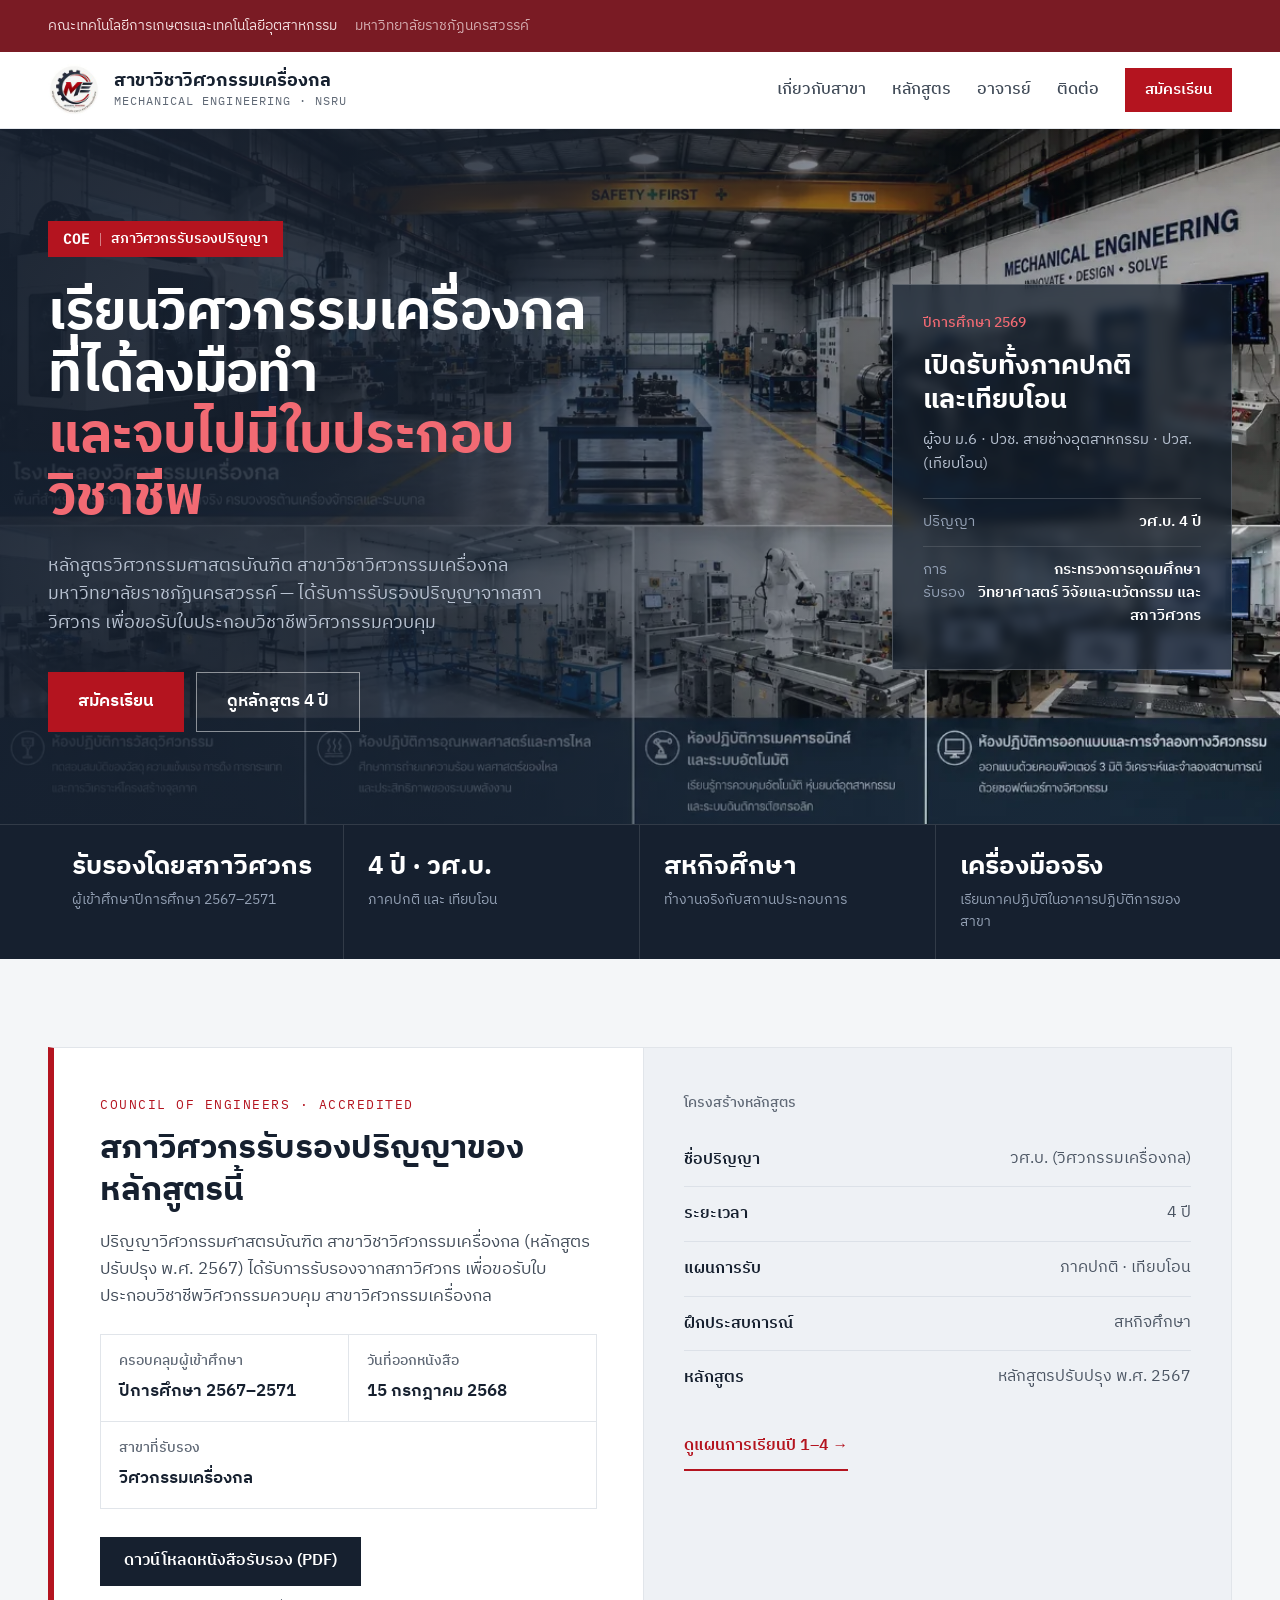
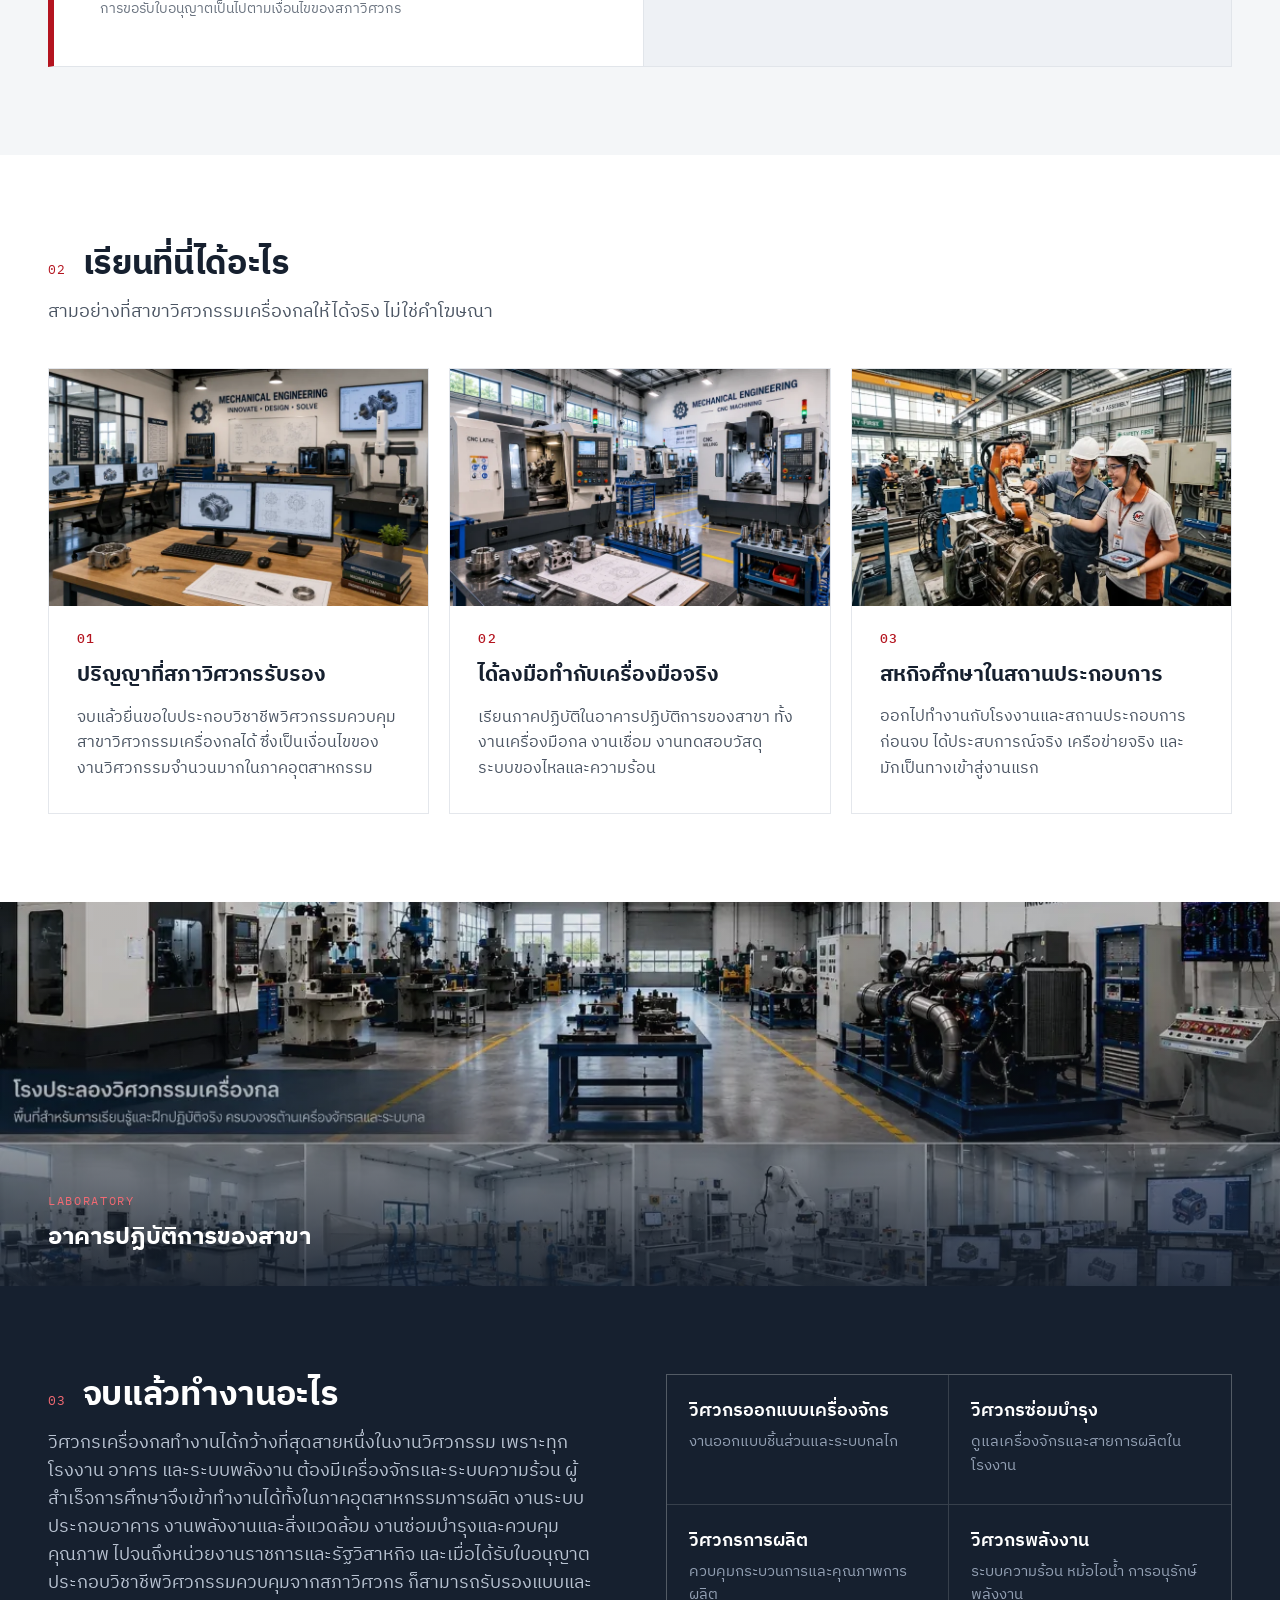
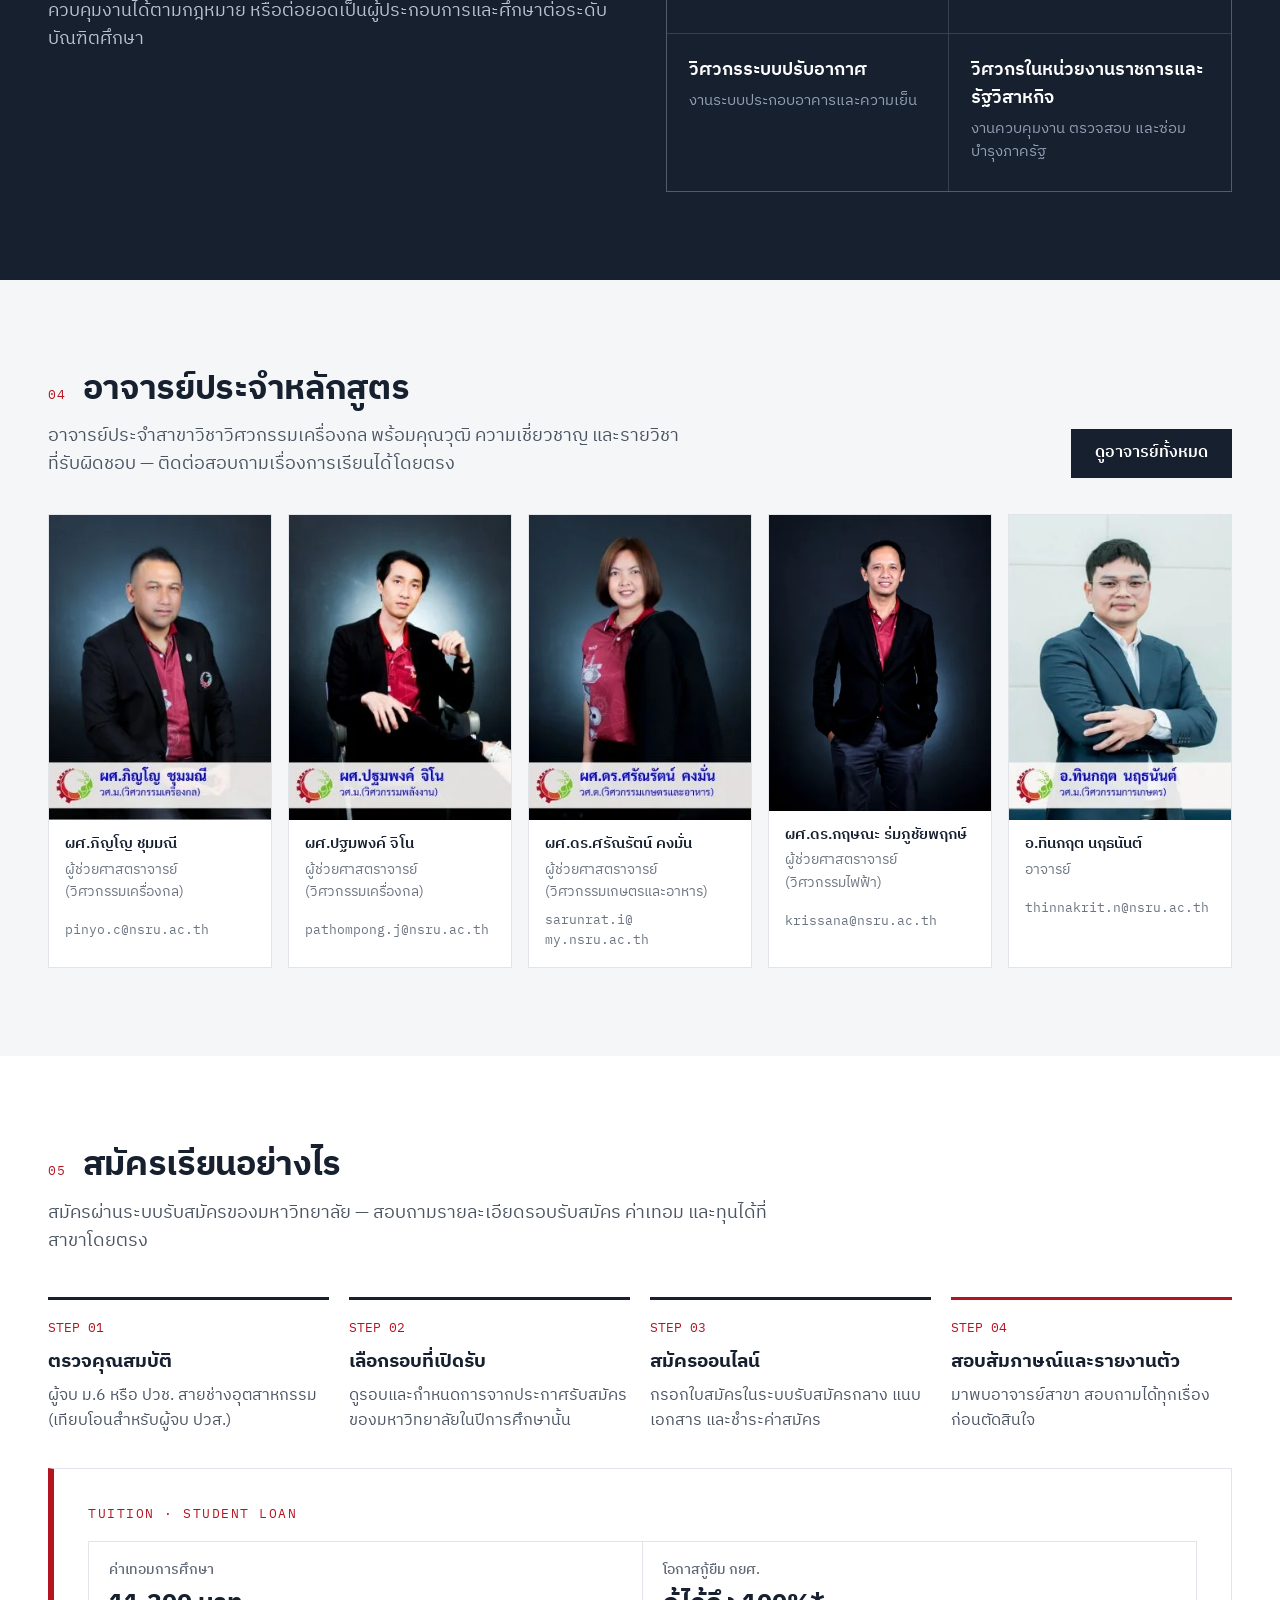
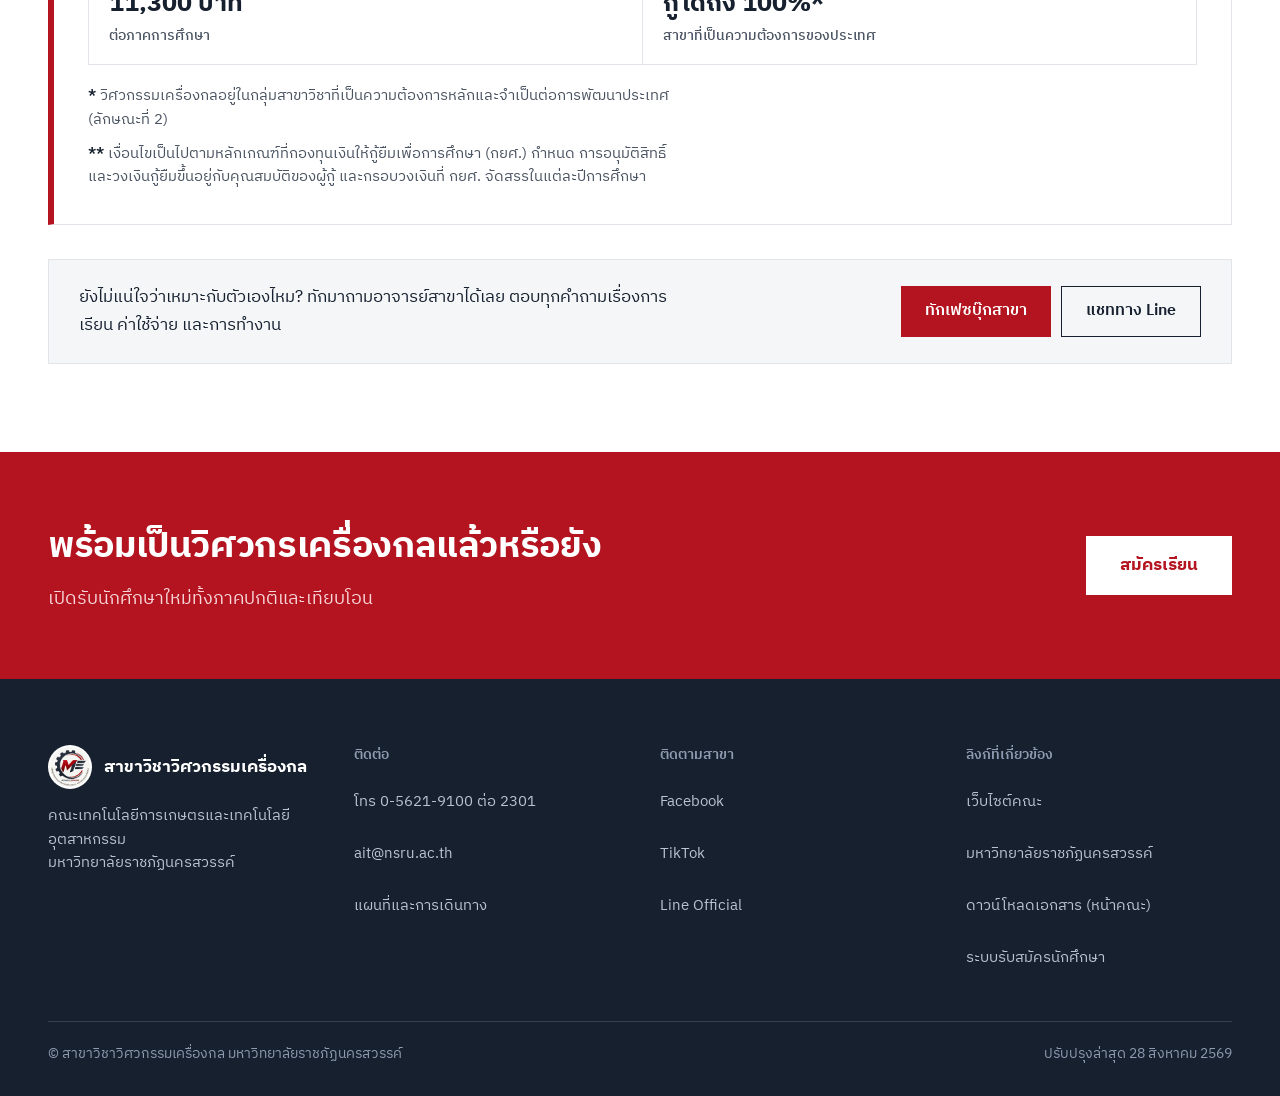
==== site/index.html @ 09b57694 "เว็บไซต์สาขาวิชาวิศวกรรมเครื่องกล มรภ.นครสวรรค์ แยกไฟล์ single-file export (1.53 MB, base64 ฝังทั้งห" ====
<!DOCTYPE html>
<html lang="th">
<head>
<meta charset="utf-8">
<meta name="viewport" content="width=device-width, initial-scale=1, viewport-fit=cover">
<title>สาขาวิชาวิศวกรรมเครื่องกล — มหาวิทยาลัยราชภัฏนครสวรรค์</title>
<meta name="description" content="หลักสูตรวิศวกรรมศาสตรบัณฑิต สาขาวิชาวิศวกรรมเครื่องกล มหาวิทยาลัยราชภัฏนครสวรรค์ รับรองปริญญาโดยสภาวิศวกร เปิดรับทั้งภาคปกติและเทียบโอน">
<meta name="theme-color" content="#16202F">
<meta property="og:type" content="website">
<meta property="og:locale" content="th_TH">
<meta property="og:title" content="สาขาวิชาวิศวกรรมเครื่องกล — มหาวิทยาลัยราชภัฏนครสวรรค์">
<meta property="og:description" content="ปริญญาที่สภาวิศวกรรับรอง เรียนกับเครื่องมือจริง และสหกิจศึกษาในสถานประกอบการ">
<meta property="og:site_name" content="สาขาวิชาวิศวกรรมเครื่องกล มหาวิทยาลัยราชภัฏนครสวรรค์">
<!-- Share card 1200x630. Regenerate: tools/build-og.sh (source: tools/og-card.html)
     TODO เมื่อขึ้นเว็บจริง — เปลี่ยน og:image เป็น URL เต็ม
     (https://โดเมนจริง/assets/img/og-cover.jpg) และเพิ่ม og:url
     — ตัวอ่านของ Line และ Facebook ไม่รับประกัน path แบบสัมพัทธ์ -->
<meta property="og:image" content="assets/img/og-cover.jpg">
<meta property="og:image:type" content="image/jpeg">
<meta property="og:image:width" content="1200">
<meta property="og:image:height" content="630">
<meta property="og:image:alt" content="สาขาวิชาวิศวกรรมเครื่องกล มหาวิทยาลัยราชภัฏนครสวรรค์ — วศ.บ. 4 ปี รับรองโดยสภาวิศวกร">
<meta name="twitter:card" content="summary_large_image">
<link rel="icon" href="assets/img/logo.jpg">
<link rel="apple-touch-icon" href="assets/img/logo.jpg">
<link rel="preload" href="assets/fonts/plex-thai-400-thai.woff2" as="font" type="font/woff2" crossorigin>
<link rel="preload" href="assets/fonts/plex-thai-700-thai.woff2" as="font" type="font/woff2" crossorigin>
<link rel="stylesheet" href="css/fonts.css">
<link rel="stylesheet" href="css/style.css">
<noscript>
<!-- The burger needs JS. With JS off, show the nav inline instead of hiding it. -->
<style>
@media (max-width:860px){
  .nav{display:flex;position:static;box-shadow:none;border-bottom:0;padding:0}
  .burger{display:none}
  .hdr .wrap{flex-wrap:wrap}
}
</style>
</noscript>
</head>
<body>
<a class="skip" href="#main">ข้ามไปยังเนื้อหาหลัก</a>

<div class="topbar">
  <div class="wrap">
    <div class="links">
      <a href="https://ait.nsru.ac.th/index.php" target="_blank" rel="noopener">คณะเทคโนโลยีการเกษตรและเทคโนโลยีอุตสาหกรรม</a>
      <a href="https://www.nsru.ac.th/th" target="_blank" rel="noopener">มหาวิทยาลัยราชภัฏนครสวรรค์</a>
    </div>
  </div>
</div>

<header class="hdr" id="hdr">
  <div class="wrap">
    <a class="brand" href="#" aria-label="สาขาวิชาวิศวกรรมเครื่องกล หน้าแรก">
      <img src="assets/img/logo.jpg" alt="ตราสาขาวิชาวิศวกรรมเครื่องกล" width="52" height="52" decoding="async">
      <span>
        <b>สาขาวิชาวิศวกรรมเครื่องกล</b>
        <small>MECHANICAL ENGINEERING &middot; NSRU</small>
      </span>
    </a>
    <button class="burger" id="burger" type="button" aria-label="เปิดเมนู" aria-expanded="false" aria-controls="nav"><i></i></button>
    <nav class="nav" id="nav" aria-label="เมนูหลัก">
      <a href="#about">เกี่ยวกับสาขา</a>
      <a href="#program">หลักสูตร</a>
      <a href="#staff">อาจารย์</a>
      <a href="#contact">ติดต่อ</a>
      <a class="cta" href="https://regis.nsru.ac.th/pr/students/" target="_blank" rel="noopener">สมัครเรียน</a>
    </nav>
  </div>
</header>

<main id="main">

<section class="hero">
  <video class="hero-media" id="heroVideo"
         muted playsinline autoplay loop preload="none"
         disablepictureinpicture aria-hidden="true" tabindex="-1"
         data-src="assets/video/hero.mp4"></video>
  <div class="hero-scrim"></div>
  <div class="wrap hero-grid">
    <div class="hero-copy">
      <div class="pill">
        <span class="code">COE</span>
        <span class="bar"></span>
        <span>สภาวิศวกรรับรองปริญญา</span>
      </div>
      <h1>เรียนวิศวกรรมเครื่องกล<br>ที่ได้ลงมือทำ<br><em>และจบไปมีใบประกอบวิชาชีพ</em></h1>
      <p class="hero-lede">หลักสูตรวิศวกรรมศาสตรบัณฑิต สาขาวิชาวิศวกรรมเครื่องกล มหาวิทยาลัยราชภัฏนครสวรรค์ &mdash; ได้รับการรับรองปริญญาจากสภาวิศวกร เพื่อขอรับใบประกอบวิชาชีพวิศวกรรมควบคุม</p>
      <div class="hero-actions">
        <a class="btn btn-red btn-lg" href="https://regis.nsru.ac.th/pr/students/" target="_blank" rel="noopener">สมัครเรียน</a>
        <a class="btn btn-out-l btn-lg" href="#program">ดูหลักสูตร 4 ปี</a>
      </div>
    </div>
    <div class="hero-side">
      <div class="card-glass">
        <div class="kicker">ปีการศึกษา 2569</div>
        <div class="big">เปิดรับทั้งภาคปกติ<br>และเทียบโอน</div>
        <div class="sub">ผู้จบ ม.6 &middot; ปวช. สายช่างอุตสาหกรรม &middot; ปวส. (เทียบโอน)</div>
        <dl>
          <div><dt>ปริญญา</dt><dd>วศ.บ. 4 ปี</dd></div>
          <div><dt>การรับรอง</dt><dd>กระทรวงการอุดมศึกษา วิทยาศาสตร์ วิจัยและนวัตกรรม และสภาวิศวกร</dd></div>
        </dl>
      </div>
    </div>
  </div>
</section>

<section class="stats">
  <div class="wrap">
    <ul>
      <li><b>รับรองโดยสภาวิศวกร</b><span>ผู้เข้าศึกษาปีการศึกษา 2567&ndash;2571</span></li>
      <li><b>4 ปี &middot; วศ.บ.</b><span>ภาคปกติ และ เทียบโอน</span></li>
      <li><b>สหกิจศึกษา</b><span>ทำงานจริงกับสถานประกอบการ</span></li>
      <li><b>เครื่องมือจริง</b><span>เรียนภาคปฏิบัติในอาคารปฏิบัติการของสาขา</span></li>
    </ul>
  </div>
</section>

<section class="sec sec-soft" id="program">
  <div class="wrap">
    <div class="accred">
      <div class="accred-main">
        <div class="kicker">COUNCIL OF ENGINEERS &middot; ACCREDITED</div>
        <h2>สภาวิศวกรรับรองปริญญาของหลักสูตรนี้</h2>
        <p>ปริญญาวิศวกรรมศาสตรบัณฑิต สาขาวิชาวิศวกรรมเครื่องกล (หลักสูตรปรับปรุง พ.ศ. 2567) ได้รับการรับรองจากสภาวิศวกร เพื่อขอรับใบประกอบวิชาชีพวิศวกรรมควบคุม สาขาวิศวกรรมเครื่องกล</p>
        <dl class="facts">
          <div><dt>ครอบคลุมผู้เข้าศึกษา</dt><dd>ปีการศึกษา 2567&ndash;2571</dd></div>
          <div><dt>วันที่ออกหนังสือ</dt><dd>15 กรกฎาคม 2568</dd></div>
          <div><dt>สาขาที่รับรอง</dt><dd>วิศวกรรมเครื่องกล</dd></div>
        </dl>
        <div class="accred-cta">
          <a class="btn btn-navy" href="https://drive.google.com/file/d/1Hw2lqFodOuWUMdFts-mcc7mIWqDPk8Pk/view?usp=sharing" target="_blank" rel="noopener">ดาวน์โหลดหนังสือรับรอง (PDF)</a>
          <small>การขอรับใบอนุญาตเป็นไปตามเงื่อนไขของสภาวิศวกร</small>
        </div>
      </div>
      <div class="accred-side">
        <div class="kicker">โครงสร้างหลักสูตร</div>
        <dl class="spec">
          <div><dt>ชื่อปริญญา</dt><dd>วศ.บ. (วิศวกรรมเครื่องกล)</dd></div>
          <div><dt>ระยะเวลา</dt><dd>4 ปี</dd></div>
          <div><dt>แผนการรับ</dt><dd>ภาคปกติ &middot; เทียบโอน</dd></div>
          <div><dt>ฝึกประสบการณ์</dt><dd>สหกิจศึกษา</dd></div>
          <div><dt>หลักสูตร</dt><dd>หลักสูตรปรับปรุง พ.ศ. 2567</dd></div>
        </dl>
        <a class="link-ul" href="./ME-Study-Plan.html">ดูแผนการเรียนปี 1&ndash;4 &rarr;</a>
      </div>
    </div>
  </div>
</section>

<section class="sec" id="about">
  <div class="wrap">
    <div class="eyebrow"><span class="n">02</span><h2>เรียนที่นี่ได้อะไร</h2></div>
    <p class="sec-lede">สามอย่างที่สาขาวิศวกรรมเครื่องกลให้ได้จริง ไม่ใช่คำโฆษณา</p>
    <div class="cards">
      <article class="card">
        <div class="card-img">
          <img src="assets/img/outcome-cad.webp" width="786" height="492" loading="lazy" decoding="async"
               alt="งานออกแบบเชิงวิศวกรรมด้วยโปรแกรม CAD ประกอบหัวข้อใบประกอบวิชาชีพ">
        </div>
        <div class="card-body">
          <div class="num">01</div>
          <h3>ปริญญาที่สภาวิศวกรรับรอง</h3>
          <p>จบแล้วยื่นขอใบประกอบวิชาชีพวิศวกรรมควบคุม สาขาวิศวกรรมเครื่องกลได้ ซึ่งเป็นเงื่อนไขของงานวิศวกรรมจำนวนมากในภาคอุตสาหกรรม</p>
        </div>
      </article>
      <article class="card">
        <div class="card-img">
          <img src="assets/img/outcome-machines.webp" width="786" height="492" loading="lazy" decoding="async"
               alt="เครื่องกลึงและเครื่อง CNC ในอาคารปฏิบัติการของสาขา">
        </div>
        <div class="card-body">
          <div class="num">02</div>
          <h3>ได้ลงมือทำกับเครื่องมือจริง</h3>
          <p>เรียนภาคปฏิบัติในอาคารปฏิบัติการของสาขา ทั้งงานเครื่องมือกล งานเชื่อม งานทดสอบวัสดุ ระบบของไหลและความร้อน</p>
        </div>
      </article>
      <article class="card">
        <div class="card-img">
          <img src="assets/img/outcome-coop.webp" width="786" height="489" loading="lazy" decoding="async"
               alt="นักศึกษาฝึกสหกิจศึกษาในโรงงานอุตสาหกรรม">
        </div>
        <div class="card-body">
          <div class="num">03</div>
          <h3>สหกิจศึกษาในสถานประกอบการ</h3>
          <p>ออกไปทำงานกับโรงงานและสถานประกอบการก่อนจบ ได้ประสบการณ์จริง เครือข่ายจริง และมักเป็นทางเข้าสู่งานแรก</p>
        </div>
      </article>
    </div>
  </div>
</section>

<section class="band">
  <div class="band-img" role="img" aria-label="อาคารปฏิบัติการของสาขาวิชาวิศวกรรมเครื่องกล"></div>
  <div class="overlay">
    <div class="wrap">
      <div class="kicker">LABORATORY</div>
      <div class="ttl">อาคารปฏิบัติการของสาขา</div>
    </div>
  </div>
</section>

<section class="sec sec-dark">
  <div class="wrap two-col">
    <div>
      <div class="eyebrow"><span class="n">03</span><h2>จบแล้วทำงานอะไร</h2></div>
      <p class="sec-lede">วิศวกรเครื่องกลทำงานได้กว้างที่สุดสายหนึ่งในงานวิศวกรรม เพราะทุกโรงงาน อาคาร และระบบพลังงาน ต้องมีเครื่องจักรและระบบความร้อน ผู้สำเร็จการศึกษาจึงเข้าทำงานได้ทั้งในภาคอุตสาหกรรมการผลิต งานระบบประกอบอาคาร งานพลังงานและสิ่งแวดล้อม งานซ่อมบำรุงและควบคุมคุณภาพ ไปจนถึงหน่วยงานราชการและรัฐวิสาหกิจ และเมื่อได้รับใบอนุญาตประกอบวิชาชีพวิศวกรรมควบคุมจากสภาวิศวกร ก็สามารถรับรองแบบและควบคุมงานได้ตามกฎหมาย หรือต่อยอดเป็นผู้ประกอบการและศึกษาต่อระดับบัณฑิตศึกษา</p>
    </div>
    <div class="tiles">
      <div><b>วิศวกรออกแบบเครื่องจักร</b><span>งานออกแบบชิ้นส่วนและระบบกลไก</span></div>
      <div><b>วิศวกรซ่อมบำรุง</b><span>ดูแลเครื่องจักรและสายการผลิตในโรงงาน</span></div>
      <div><b>วิศวกรการผลิต</b><span>ควบคุมกระบวนการและคุณภาพการผลิต</span></div>
      <div><b>วิศวกรพลังงาน</b><span>ระบบความร้อน หม้อไอน้ำ การอนุรักษ์พลังงาน</span></div>
      <div><b>วิศวกรระบบปรับอากาศ</b><span>งานระบบประกอบอาคารและความเย็น</span></div>
      <div><b>วิศวกรในหน่วยงานราชการและรัฐวิสาหกิจ</b><span>งานควบคุมงาน ตรวจสอบ และซ่อมบำรุงภาครัฐ</span></div>
    </div>
  </div>
</section>

<section class="sec sec-soft" id="staff">
  <div class="wrap">
    <div class="staff-head">
      <div>
        <div class="eyebrow"><span class="n">04</span><h2>อาจารย์ประจำหลักสูตร</h2></div>
        <p class="sec-lede" style="margin-bottom:0">อาจารย์ประจำสาขาวิชาวิศวกรรมเครื่องกล พร้อมคุณวุฒิ ความเชี่ยวชาญ และรายวิชาที่รับผิดชอบ &mdash; ติดต่อสอบถามเรื่องการเรียนได้โดยตรง</p>
      </div>
      <a class="btn btn-navy" href="https://ait.nsru.ac.th/personal.php#P2" target="_blank" rel="noopener">ดูอาจารย์ทั้งหมด</a>
    </div>
    <div class="staff">
      <article class="person">
        <div class="person-img"><img src="assets/img/staff-pinyo.webp" width="272" height="374" loading="lazy" decoding="async" alt="ผศ.ภิญโญ ชุมมณี"></div>
        <div class="person-body">
          <b>ผศ.ภิญโญ ชุมมณี</b><span>ผู้ช่วยศาสตราจารย์<br>(วิศวกรรมเครื่องกล)</span>
          <a href="mailto:pinyo.c@nsru.ac.th">pinyo.c@<wbr>nsru.ac.th</a>
        </div>
      </article>
      <article class="person">
        <div class="person-img"><img src="assets/img/staff-pathompong.webp" width="272" height="374" loading="lazy" decoding="async" alt="ผศ.ปฐมพงค์ จิโน"></div>
        <div class="person-body">
          <b>ผศ.ปฐมพงค์ จิโน</b><span>ผู้ช่วยศาสตราจารย์<br>(วิศวกรรมเครื่องกล)</span>
          <a href="mailto:pathompong.j@nsru.ac.th">pathompong.j@<wbr>nsru.ac.th</a>
        </div>
      </article>
      <article class="person">
        <div class="person-img"><img src="assets/img/staff-sarunrat.webp" width="272" height="374" loading="lazy" decoding="async" alt="ผศ.ดร.ศรัณรัตน์ คงมั่น"></div>
        <div class="person-body">
          <b>ผศ.ดร.ศรัณรัตน์ คงมั่น</b><span>ผู้ช่วยศาสตราจารย์<br>(วิศวกรรมเกษตรและอาหาร)</span>
          <a href="mailto:sarunrat.i@my.nsru.ac.th">sarunrat.i@<wbr>my.nsru.ac.th</a>
        </div>
      </article>
      <article class="person">
        <div class="person-img"><img src="assets/img/staff-krissana.webp" width="404" height="444" loading="lazy" decoding="async" alt="ผศ.ดร.กฤษณะ ร่มภูชัยพฤกษ์"></div>
        <div class="person-body">
          <b>ผศ.ดร.กฤษณะ ร่มภูชัยพฤกษ์</b><span>ผู้ช่วยศาสตราจารย์<br>(วิศวกรรมไฟฟ้า)</span>
          <a href="mailto:krissana@nsru.ac.th">krissana@<wbr>nsru.ac.th</a>
        </div>
      </article>
      <article class="person">
        <div class="person-img"><img src="assets/img/staff-thinnakrit.webp" width="272" height="374" loading="lazy" decoding="async" alt="อ.ทินกฤต นฤธนันต์"></div>
        <div class="person-body">
          <b>อ.ทินกฤต นฤธนันต์</b><span>อาจารย์</span>
          <a href="mailto:thinnakrit.n@nsru.ac.th">thinnakrit.n@<wbr>nsru.ac.th</a>
        </div>
      </article>
    </div>
  </div>
</section>

<section class="sec" id="admission">
  <div class="wrap">
    <div class="eyebrow"><span class="n">05</span><h2>สมัครเรียนอย่างไร</h2></div>
    <p class="sec-lede">สมัครผ่านระบบรับสมัครของมหาวิทยาลัย &mdash; สอบถามรายละเอียดรอบรับสมัคร ค่าเทอม และทุนได้ที่สาขาโดยตรง</p>
    <div class="steps">
      <div class="step">
        <div class="n">STEP 01</div><b>ตรวจคุณสมบัติ</b>
        <p>ผู้จบ ม.6 หรือ ปวช. สายช่างอุตสาหกรรม (เทียบโอนสำหรับผู้จบ ปวส.)</p>
      </div>
      <div class="step">
        <div class="n">STEP 02</div><b>เลือกรอบที่เปิดรับ</b>
        <p>ดูรอบและกำหนดการจากประกาศรับสมัครของมหาวิทยาลัยในปีการศึกษานั้น</p>
      </div>
      <div class="step">
        <div class="n">STEP 03</div><b>สมัครออนไลน์</b>
        <p>กรอกใบสมัครในระบบรับสมัครกลาง แนบเอกสาร และชำระค่าสมัคร</p>
      </div>
      <div class="step">
        <div class="n">STEP 04</div><b>สอบสัมภาษณ์และรายงานตัว</b>
        <p>มาพบอาจารย์สาขา สอบถามได้ทุกเรื่องก่อนตัดสินใจ</p>
      </div>
    </div>
    <div class="fee">
      <div class="kicker">TUITION &middot; STUDENT LOAN</div>
      <dl class="fee-grid">
        <div><dt>ค่าเทอมการศึกษา</dt><dd>11,300 บาท<small>ต่อภาคการศึกษา</small></dd></div>
        <div><dt>โอกาสกู้ยืม กยศ.</dt><dd>กู้ได้ถึง 100%*<small>สาขาที่เป็นความต้องการของประเทศ</small></dd></div>
      </dl>
      <p class="fee-note"><b>*</b> วิศวกรรมเครื่องกลอยู่ในกลุ่มสาขาวิชาที่เป็นความต้องการหลักและจำเป็นต่อการพัฒนาประเทศ (ลักษณะที่ 2)</p>
      <p class="fee-note"><b>**</b> เงื่อนไขเป็นไปตามหลักเกณฑ์ที่กองทุนเงินให้กู้ยืมเพื่อการศึกษา (กยศ.) กำหนด การอนุมัติสิทธิ์และวงเงินกู้ยืมขึ้นอยู่กับคุณสมบัติของผู้กู้ และกรอบวงเงินที่ กยศ. จัดสรรในแต่ละปีการศึกษา</p>
    </div>
    <div class="callout">
      <p>ยังไม่แน่ใจว่าเหมาะกับตัวเองไหม? ทักมาถามอาจารย์สาขาได้เลย ตอบทุกคำถามเรื่องการเรียน ค่าใช้จ่าย และการทำงาน</p>
      <div class="acts">
        <a class="btn btn-red" href="https://www.facebook.com/profile.php?id=100057266387336" target="_blank" rel="noopener">ทักเฟซบุ๊กสาขา</a>
        <a class="btn btn-out" href="https://line.me/ti/g/y_vbB9hPee" target="_blank" rel="noopener">แชททาง Line</a>
      </div>
    </div>
  </div>
</section>

</main>

<section class="cta-band">
  <div class="wrap">
    <div>
      <h2>พร้อมเป็นวิศวกรเครื่องกลแล้วหรือยัง</h2>
      <p>เปิดรับนักศึกษาใหม่ทั้งภาคปกติและเทียบโอน</p>
    </div>
    <a class="btn btn-white" href="https://regis.nsru.ac.th/pr/students/" target="_blank" rel="noopener">สมัครเรียน</a>
  </div>
</section>

<footer class="ftr" id="contact">
  <div class="wrap">
    <div class="ftr-grid">
      <div>
        <div class="ftr-brand">
          <img src="assets/img/logo.jpg" alt="" width="44" height="44" loading="lazy" decoding="async">
          <b>สาขาวิชาวิศวกรรมเครื่องกล</b>
        </div>
        <div class="about">คณะเทคโนโลยีการเกษตรและเทคโนโลยีอุตสาหกรรม<br>มหาวิทยาลัยราชภัฏนครสวรรค์</div>
      </div>
      <div>
        <h2>ติดต่อ</h2>
        <ul>
          <li><a href="tel:+6656219100;ext=2301">โทร 0-5621-9100 ต่อ 2301</a></li>
          <li><a href="mailto:ait@nsru.ac.th">ait@nsru.ac.th</a></li>
          <li><a href="https://maps.app.goo.gl/GZ2mKTX6o2ETRTA2A" target="_blank" rel="noopener">แผนที่และการเดินทาง</a></li>
        </ul>
      </div>
      <div>
        <h2>ติดตามสาขา</h2>
        <ul>
          <li><a href="https://www.facebook.com/profile.php?id=100057266387336" target="_blank" rel="noopener">Facebook</a></li>
          <li><a href="https://www.tiktok.com/@machanical.nsru?_r=1&amp;_t=ZS-99GMOb9MBJE" target="_blank" rel="noopener">TikTok</a></li>
          <li><a href="https://line.me/ti/g/y_vbB9hPee" target="_blank" rel="noopener">Line Official</a></li>
        </ul>
      </div>
      <div>
        <h2>ลิงก์ที่เกี่ยวข้อง</h2>
        <ul>
          <li><a href="https://ait.nsru.ac.th/index.php" target="_blank" rel="noopener">เว็บไซต์คณะ</a></li>
          <li><a href="https://www.nsru.ac.th/th" target="_blank" rel="noopener">มหาวิทยาลัยราชภัฏนครสวรรค์</a></li>
          <li><a href="https://ait.nsru.ac.th/StuTech1.php#St3" target="_blank" rel="noopener">ดาวน์โหลดเอกสาร (หน้าคณะ)</a></li>
          <li><a href="https://regis.nsru.ac.th/pr/students/" target="_blank" rel="noopener">ระบบรับสมัครนักศึกษา</a></li>
        </ul>
      </div>
    </div>
    <div class="ftr-btm">
      <span>&copy; สาขาวิชาวิศวกรรมเครื่องกล มหาวิทยาลัยราชภัฏนครสวรรค์</span>
      <span>ปรับปรุงล่าสุด <time datetime="2026-08-28">28 สิงหาคม 2569</time></span>
    </div>
  </div>
</footer>

<script src="js/main.js" defer></script>
</body>
</html>
---- site/css/fonts.css ----
/* ============================================================
   Fonts — thai + latin subsets only.
   (cyrillic / cyrillic-ext / vietnamese / latin-ext dropped:
   16 of the original 26 woff2 files were never used by this page.)
   ============================================================ */
@font-face{font-family:'IBM Plex Mono';font-style:normal;font-weight:400;font-display:swap;src:url(../assets/fonts/plex-mono-400-latin.woff2) format('woff2');unicode-range:U+0000-00FF,U+0131,U+0152-0153,U+02BB-02BC,U+02C6,U+02DA,U+02DC,U+0304,U+0308,U+0329,U+2000-206F,U+20AC,U+2122,U+2191,U+2193,U+2212,U+2215,U+FEFF,U+FFFD;}
@font-face{font-family:'IBM Plex Mono';font-style:normal;font-weight:500;font-display:swap;src:url(../assets/fonts/plex-mono-500-latin.woff2) format('woff2');unicode-range:U+0000-00FF,U+0131,U+0152-0153,U+02BB-02BC,U+02C6,U+02DA,U+02DC,U+0304,U+0308,U+0329,U+2000-206F,U+20AC,U+2122,U+2191,U+2193,U+2212,U+2215,U+FEFF,U+FFFD;}
@font-face{font-family:'IBM Plex Sans Thai';font-style:normal;font-weight:400;font-display:swap;src:url(../assets/fonts/plex-thai-400-thai.woff2) format('woff2');unicode-range:U+02D7,U+0303,U+0331,U+0E01-0E5B,U+200C-200D,U+25CC;}
@font-face{font-family:'IBM Plex Sans Thai';font-style:normal;font-weight:400;font-display:swap;src:url(../assets/fonts/plex-thai-400-latin.woff2) format('woff2');unicode-range:U+0000-00FF,U+0131,U+0152-0153,U+02BB-02BC,U+02C6,U+02DA,U+02DC,U+0304,U+0308,U+0329,U+2000-206F,U+20AC,U+2122,U+2191,U+2193,U+2212,U+2215,U+FEFF,U+FFFD;}
@font-face{font-family:'IBM Plex Sans Thai';font-style:normal;font-weight:500;font-display:swap;src:url(../assets/fonts/plex-thai-500-thai.woff2) format('woff2');unicode-range:U+02D7,U+0303,U+0331,U+0E01-0E5B,U+200C-200D,U+25CC;}
@font-face{font-family:'IBM Plex Sans Thai';font-style:normal;font-weight:500;font-display:swap;src:url(../assets/fonts/plex-thai-500-latin.woff2) format('woff2');unicode-range:U+0000-00FF,U+0131,U+0152-0153,U+02BB-02BC,U+02C6,U+02DA,U+02DC,U+0304,U+0308,U+0329,U+2000-206F,U+20AC,U+2122,U+2191,U+2193,U+2212,U+2215,U+FEFF,U+FFFD;}
@font-face{font-family:'IBM Plex Sans Thai';font-style:normal;font-weight:600;font-display:swap;src:url(../assets/fonts/plex-thai-600-thai.woff2) format('woff2');unicode-range:U+02D7,U+0303,U+0331,U+0E01-0E5B,U+200C-200D,U+25CC;}
@font-face{font-family:'IBM Plex Sans Thai';font-style:normal;font-weight:600;font-display:swap;src:url(../assets/fonts/plex-thai-600-latin.woff2) format('woff2');unicode-range:U+0000-00FF,U+0131,U+0152-0153,U+02BB-02BC,U+02C6,U+02DA,U+02DC,U+0304,U+0308,U+0329,U+2000-206F,U+20AC,U+2122,U+2191,U+2193,U+2212,U+2215,U+FEFF,U+FFFD;}
@font-face{font-family:'IBM Plex Sans Thai';font-style:normal;font-weight:700;font-display:swap;src:url(../assets/fonts/plex-thai-700-thai.woff2) format('woff2');unicode-range:U+02D7,U+0303,U+0331,U+0E01-0E5B,U+200C-200D,U+25CC;}
@font-face{font-family:'IBM Plex Sans Thai';font-style:normal;font-weight:700;font-display:swap;src:url(../assets/fonts/plex-thai-700-latin.woff2) format('woff2');unicode-range:U+0000-00FF,U+0131,U+0152-0153,U+02BB-02BC,U+02C6,U+02DA,U+02DC,U+0304,U+0308,U+0329,U+2000-206F,U+20AC,U+2122,U+2191,U+2193,U+2212,U+2215,U+FEFF,U+FFFD;}
---- site/css/style.css ----
/* ── Tokens ── */
:root{
  --navy:#16202F; --red:#B4141F; --red-dk:#7A1B24; --rose:#F26A73;
  --ink:#16202F; --ink-2:#414B58; --ink-3:#4A5462; --mute:#6B7480; --label:#5F6875;
  --line:#E4E7EC; --line-2:#E1E5EA; --bg-soft:#F4F6F8; --bg-soft-2:#EEF1F5;
  --on-navy:#B9C3D2; --on-navy-2:#93A0B4;
  --gut:clamp(18px,4vw,28px);
  --wrap:1240px;
  --hdr:78px;
  --mono:'IBM Plex Mono',ui-monospace,SFMono-Regular,Menlo,monospace;
  --lab:url(../assets/img/lab.webp);
}

/* ── Labels ──
   The page carries two scripts, so it needs two label styles.
   Latin labels keep the mono + tracking treatment: .accred-main .kicker,
   .fee .kicker, .band .kicker, .brand small, and the numerals.
   Thai labels do not. Thai writes without spaces between words, so letter
   tracking removes the only word-boundary cue a reader has, and its stacked
   vowels and tone marks (ผู้ = ผ + ู below + ้ above) turn to mush much above 12px.
   Those get the body face, no tracking, a 13.5px floor, and weight rather
   than size for emphasis: .card-glass .kicker, .accred-side .kicker,
   .facts dt, .fee-grid dt, .ftr h2. */

/* ── Reset ── */
*,*::before,*::after{box-sizing:border-box}
html{-webkit-text-size-adjust:100%;text-size-adjust:100%;scroll-behavior:smooth;scroll-padding-top:calc(var(--hdr) + 12px)}
body{margin:0;background:#fff;color:var(--ink);line-height:1.6;
  font-family:'IBM Plex Sans Thai',-apple-system,BlinkMacSystemFont,"Segoe UI",sans-serif;
  -webkit-font-smoothing:antialiased;overflow-x:hidden}
img,video{max-width:100%;display:block}
a{color:var(--red);text-decoration:none}
a:hover{color:var(--navy)}
:focus-visible{outline:3px solid var(--red);outline-offset:2px}
h1,h2,h3,p{margin:0;overflow-wrap:break-word}
button{font:inherit;color:inherit}
@media (prefers-reduced-motion:reduce){
  html{scroll-behavior:auto}
  *,*::before,*::after{animation-duration:.001ms!important;animation-iteration-count:1!important;transition-duration:.001ms!important}
}

/* ── Utilities ── */
.wrap{max-width:var(--wrap);margin:0 auto;padding-left:var(--gut);padding-right:var(--gut)}
.skip{position:absolute;left:-9999px;top:0;background:#fff;color:var(--navy);padding:12px 18px;z-index:100;font-weight:600}
.skip:focus{left:8px;top:8px}
@keyframes meUp{from{opacity:0;transform:translateY(16px)}to{opacity:1;transform:none}}

/* ── Buttons ── */
.btn{display:inline-flex;align-items:center;justify-content:center;min-height:48px;
  padding:12px 24px;font-size:15.5px;font-weight:600;transition:background .18s,color .18s,border-color .18s}
.btn-red{background:var(--red);color:#fff}       .btn-red:hover{background:var(--navy);color:#fff}
.btn-navy{background:var(--navy);color:#fff}     .btn-navy:hover{background:var(--red);color:#fff}
.btn-white{background:#fff;color:var(--red);font-weight:700;font-size:17px;padding:16px 34px}
.btn-white:hover{background:var(--navy);color:#fff}
.btn-out{border:1.5px solid var(--navy);color:var(--navy)}
.btn-out:hover{background:var(--navy);color:#fff}
.btn-out-l{border:1.5px solid rgba(255,255,255,.5);color:#fff}
.btn-out-l:hover{border-color:#fff;background:rgba(255,255,255,.08);color:#fff}
.btn-lg{font-size:16.5px;padding:16px 30px}

/* ── Top utility bar ── */
.topbar{background:var(--red-dk);color:#F3DDDF;font-size:14px}
.topbar .wrap{display:flex;flex-wrap:wrap;gap:6px 16px;justify-content:space-between;align-items:center;padding-top:9px;padding-bottom:9px}
.topbar a{color:#F3DDDF}
.topbar a:hover{color:#fff}
.topbar .links{display:flex;flex-wrap:wrap;gap:6px 18px;align-items:center}
.topbar .links a+a{opacity:.75}

/* ── Header ── */
.hdr{border-bottom:1px solid var(--line);background:#fff;position:sticky;top:0;z-index:30}
.hdr .wrap{display:flex;gap:16px;justify-content:space-between;align-items:center;padding-top:12px;padding-bottom:12px}
.brand{display:flex;gap:14px;align-items:center;color:var(--ink);min-width:0}
.brand:hover{color:var(--ink)}
.brand img{width:52px;height:52px;border-radius:50%;object-fit:cover;flex:none}
.brand b{display:block;font-size:18px;font-weight:700;line-height:1.25}
.brand small{display:block;font-family:var(--mono);font-size:11.5px;letter-spacing:.09em;color:var(--label)}
.nav{display:flex;flex-wrap:wrap;gap:4px 26px;align-items:center;font-size:15.5px;font-weight:500}
.nav a{color:var(--ink-2);display:inline-flex;align-items:center;min-height:44px}
.nav a:hover{color:var(--red)}
.nav a.cta{background:var(--red);color:#fff;padding:0 20px;font-weight:600;font-size:15px}
.nav a.cta:hover{background:var(--navy);color:#fff}
.burger{display:none;align-items:center;justify-content:center;width:48px;height:48px;
  background:none;border:1px solid var(--line);cursor:pointer;flex:none;padding:0}
.burger i{position:relative;display:block;width:20px;height:2px;background:var(--navy)}
.burger i::before,.burger i::after{content:"";position:absolute;left:0;width:20px;height:2px;background:var(--navy)}
.burger i::before{top:-6px} .burger i::after{top:6px}

/* ── Hero ── */
.hero{background:var(--navy) var(--lab) center/cover no-repeat;color:#fff;position:relative;overflow:hidden}
.hero-media{position:absolute;inset:0;width:100%;height:100%;object-fit:cover;border:0;pointer-events:none}
.hero-scrim{position:absolute;inset:0;pointer-events:none;
  background:linear-gradient(100deg,rgba(22,32,47,.94) 0%,rgba(22,32,47,.8) 40%,rgba(22,32,47,.28) 74%,rgba(22,32,47,.06) 100%)}
.hero-grid{position:relative;pointer-events:none;display:grid;
  grid-template-columns:repeat(auto-fit,minmax(min(300px,100%),1fr));gap:clamp(24px,4vw,56px);
  align-items:center;min-height:min(620px,86vh)}
.hero-copy{padding-top:clamp(48px,8vw,92px);padding-bottom:clamp(48px,8vw,92px);animation:meUp .7s ease both}
.hero h1{margin:0 0 22px;font-size:clamp(29px,5.4vw,54px);line-height:1.14;font-weight:700;letter-spacing:-.015em;text-wrap:pretty}
.hero h1 em{font-style:normal;color:var(--rose)}
.hero-lede{margin:0 0 34px;font-size:clamp(16px,2.4vw,18px);color:var(--on-navy);max-width:520px}
.pill{display:inline-flex;align-items:center;gap:10px;background:var(--red);
  padding:7px 15px;font-size:14px;font-weight:600;margin-bottom:26px}
.pill .code{font-family:var(--mono);letter-spacing:.08em}
.pill .bar{width:1px;height:13px;background:rgba(255,255,255,.45)}
.hero-actions{display:flex;flex-wrap:wrap;gap:12px;pointer-events:auto}
.hero-side{display:flex;justify-content:flex-end;align-items:center;padding-top:clamp(48px,8vw,92px);padding-bottom:clamp(48px,8vw,92px)}
.card-glass{background:rgba(22,32,47,.72);border:1px solid rgba(255,255,255,.22);
  -webkit-backdrop-filter:blur(6px);backdrop-filter:blur(6px);
  padding:28px 30px;max-width:340px;pointer-events:auto;animation:meUp .9s ease both}
.card-glass .kicker{font-size:13.5px;font-weight:500;color:var(--rose);margin-bottom:16px}
.card-glass .big{font-size:clamp(22px,4vw,27px);font-weight:700;color:#fff;line-height:1.25;margin-bottom:10px}
.card-glass .sub{font-size:15px;color:var(--on-navy);margin-bottom:22px}
.card-glass dl{margin:0;border-top:1px solid rgba(255,255,255,.18)}
.card-glass dl>div{display:flex;justify-content:space-between;gap:12px;padding:12px 0;font-size:14.5px;
  border-bottom:1px solid rgba(255,255,255,.12)}
.card-glass dl>div:last-child{border-bottom:0}
.card-glass dt{color:var(--on-navy-2)}
.card-glass dd{margin:0;color:#fff;font-weight:600;text-align:right}

/* ── Stat strip ── */
.stats{background:var(--navy);border-top:1px solid rgba(255,255,255,.12)}
.stats ul{list-style:none;margin:0;padding:0;display:grid;grid-template-columns:repeat(auto-fit,minmax(min(220px,100%),1fr))}
.stats li{padding:26px 24px;border-right:1px solid rgba(255,255,255,.12)}
.stats li:last-child{border-right:0}
.stats b{display:block;font-size:clamp(20px,2.6vw,26px);font-weight:700;color:#fff;line-height:1.2}
.stats span{display:block;font-size:14px;color:var(--on-navy-2);margin-top:6px}

/* ── Sections ── */
.sec{padding-top:clamp(48px,7vw,88px);padding-bottom:clamp(48px,7vw,88px)}
.sec-soft{background:var(--bg-soft)}
.sec-dark{background:var(--navy);color:#fff}
.eyebrow{display:flex;align-items:baseline;gap:16px;margin-bottom:12px}
.eyebrow .n{font-family:var(--mono);font-size:13px;color:var(--red);letter-spacing:.1em}
.sec-dark .eyebrow .n{color:var(--rose)}
.eyebrow h2{margin:0;font-size:clamp(23px,3.4vw,34px);line-height:1.25;font-weight:700;letter-spacing:-.01em;text-wrap:pretty}
.sec-lede{margin:0 0 42px;font-size:clamp(16px,2.2vw,17.5px);color:var(--ink-3);max-width:720px}
.sec-dark .sec-lede{color:var(--on-navy);margin-bottom:0}

/* ── Accreditation panel ── */
/* minmax floors are wrapped in min(...,100%): at a 320px viewport the wrap
   leaves ~284px, and a bare minmax(300px,1fr) pushed the page 4px wide. */
.accred{background:#fff;border:1px solid var(--line-2);border-left:6px solid var(--red);
  display:grid;grid-template-columns:repeat(auto-fit,minmax(min(300px,100%),1fr))}
.accred-main{padding:clamp(26px,4vw,46px)}
.accred-main .kicker{font-family:var(--mono);font-size:12.5px;letter-spacing:.12em;color:var(--red);margin-bottom:14px}
.accred-main h2{margin:0 0 18px;font-size:clamp(22px,3.3vw,33px);line-height:1.25;font-weight:700;text-wrap:pretty}
.accred-main>p{margin:0 0 24px;font-size:clamp(16px,2.2vw,17px);color:var(--ink-2);max-width:620px}
.facts{display:flex;flex-wrap:wrap;gap:1px;
  background:var(--line-2);border:1px solid var(--line-2);margin:0 0 28px}
.facts>div{background:#fff;padding:16px 18px;flex:1 1 190px}
.facts dt{font-size:13.5px;font-weight:500;color:var(--label);margin-bottom:5px}
.facts dd{margin:0;font-size:17px;font-weight:600}
.accred-cta{display:flex;flex-wrap:wrap;gap:12px;align-items:center}
.accred-cta small{font-size:14px;color:var(--mute)}
.accred-side{background:var(--bg-soft-2);padding:clamp(26px,4vw,44px) clamp(20px,4vw,40px);border-left:1px solid var(--line-2)}
.accred-side .kicker{font-size:14px;font-weight:500;color:var(--label);margin-bottom:18px}
.spec{margin:0}
.spec>div{display:flex;justify-content:space-between;gap:14px;padding:14px 0;border-bottom:1px solid #DCE1E8}
.spec>div:last-child{border-bottom:0}
.spec dt{font-size:16px;font-weight:600}
.spec dd{margin:0;font-size:15.5px;color:var(--ink-3);text-align:right}
.link-ul{display:inline-block;margin-top:22px;font-size:15.5px;font-weight:600;
  border-bottom:2px solid var(--red);padding-bottom:2px}

/* ── Outcome cards ── */
.cards{display:grid;grid-template-columns:repeat(auto-fit,minmax(min(280px,100%),1fr));gap:20px}
.card{background:#fff;border:1px solid var(--line);transition:background .18s;display:flex;flex-direction:column}
.card-body{flex:1}
.card:hover{background:#FAFBFC}
.card-img{aspect-ratio:16/10;background:var(--bg-soft-2)}
.card-img img{width:100%;height:100%;object-fit:cover}
.card-body{padding:26px 28px 32px}
.card-body .num{font-family:var(--mono);font-size:13px;font-weight:500;color:var(--red);letter-spacing:.1em;line-height:1;margin-bottom:14px}
.card-body h3{margin:0 0 12px;font-size:clamp(19px,2.6vw,21px);font-weight:700}
.card-body p{margin:0;font-size:16px;color:var(--ink-3)}

/* ── Full-bleed band ── */
.band{position:relative;background:var(--bg-soft-2);width:100%;height:clamp(250px,30vw,420px)}
.band-img{position:absolute;inset:0;background:var(--lab) center/cover no-repeat}
.band .overlay{position:absolute;inset:0;display:flex;align-items:flex-end;pointer-events:none;
  background:linear-gradient(0deg,rgba(22,32,47,.85) 0%,rgba(22,32,47,.1) 70%)}
.band .overlay .wrap{width:100%;padding-bottom:30px}
.band .kicker{font-family:var(--mono);font-size:12px;letter-spacing:.14em;color:var(--rose);margin-bottom:8px}
.band .ttl{font-size:clamp(19px,3.2vw,24px);font-weight:700;color:#fff}

/* ── Careers ── */
.two-col{display:grid;grid-template-columns:repeat(auto-fit,minmax(min(300px,100%),1fr));gap:clamp(28px,4vw,56px);align-items:start}
.tiles{display:grid;grid-template-columns:repeat(auto-fit,minmax(min(230px,100%),1fr));gap:1px;
  background:rgba(255,255,255,.14);border:1px solid rgba(255,255,255,.14)}
.tiles>div{background:var(--navy);padding:22px 22px 26px}
.tiles b{display:block;font-size:17.5px;font-weight:600;margin-bottom:6px}
.tiles span{display:block;font-size:14.5px;color:var(--on-navy-2)}

/* ── Staff ── */
.staff-head{display:flex;flex-wrap:wrap;gap:20px 32px;justify-content:space-between;align-items:flex-end;margin-bottom:36px}
.staff-head>div{max-width:640px}
.staff{display:grid;grid-template-columns:repeat(auto-fit,minmax(min(150px,100%),1fr));gap:16px}
.person{background:#fff;border:1px solid var(--line-2);display:flex;flex-direction:column}
/* Source photos are portrait (272x374 / 404x444). The original 1:1 frame
   cropped roughly a quarter off; 3/4 + top anchoring keeps heads intact. */
.person-img{aspect-ratio:3/4;background:var(--bg-soft-2)}
.person-img img{width:100%;height:100%;object-fit:cover;object-position:center top}
.person-body{padding:14px 16px 16px;display:flex;flex-direction:column;gap:4px}
.person-body b{font-size:15px;font-weight:600;line-height:1.35;text-wrap:pretty}
.person-body span{font-size:14px;color:var(--mute)}
.person-body a{font-family:var(--mono);font-size:12.5px;color:var(--mute);overflow-wrap:anywhere}
.person-body a:hover{color:var(--red)}

/* ── Steps ── */
.steps{display:grid;grid-template-columns:repeat(auto-fit,minmax(min(240px,100%),1fr));gap:20px;margin-bottom:34px}
.step{border-top:3px solid var(--navy);padding-top:18px}
.step:last-child{border-top-color:var(--red)}
.step .n{font-family:var(--mono);font-size:13px;color:var(--red);margin-bottom:8px}
.step b{display:block;font-size:18.5px;font-weight:700;margin-bottom:8px}
.step p{font-size:15.5px;color:var(--ink-3)}

.callout{background:var(--bg-soft);border:1px solid var(--line-2);padding:24px clamp(20px,3vw,30px);
  display:flex;flex-wrap:wrap;gap:20px;justify-content:space-between;align-items:center}
.callout p{font-size:17px;color:var(--navy);max-width:620px}
.callout .acts{display:flex;flex-wrap:wrap;gap:10px}

/* ── Fee / loan panel ── */
.fee{background:#fff;border:1px solid var(--line-2);border-left:6px solid var(--red);
  padding:clamp(24px,3.4vw,34px);margin-bottom:34px}
.fee .kicker{font-family:var(--mono);font-size:12.5px;letter-spacing:.12em;color:var(--red);margin-bottom:18px}
.fee-grid{display:flex;flex-wrap:wrap;gap:1px;background:var(--line-2);border:1px solid var(--line-2);margin-bottom:20px}
.fee-grid>div{background:#fff;padding:18px 20px;flex:1 1 240px}
.fee-grid dt{font-size:13.5px;font-weight:500;color:var(--label);margin-bottom:7px}
.fee-grid dd{margin:0;font-size:clamp(20px,2.6vw,25px);font-weight:700;line-height:1.25;color:var(--navy);white-space:nowrap}
.fee-grid dd small{display:block;font-size:14px;font-weight:500;color:var(--ink-3);margin-top:5px;line-height:1.5;white-space:normal;text-wrap:pretty}
.fee-note{margin:0;font-size:14.5px;line-height:1.65;color:var(--ink-3);max-width:66ch;text-wrap:pretty}
.fee-note+.fee-note{margin-top:10px}
.fee-note b{font-weight:600;color:var(--navy)}

/* ── Final CTA ── */
.cta-band{background:var(--red);color:#fff;padding-top:clamp(40px,6vw,66px);padding-bottom:clamp(40px,6vw,66px)}
.cta-band .wrap{display:flex;flex-wrap:wrap;gap:24px 28px;justify-content:space-between;align-items:center}
.cta-band h2{margin:0 0 10px;font-size:clamp(24px,3.6vw,36px);font-weight:700;letter-spacing:-.01em;text-wrap:pretty}
.cta-band p{margin:0;font-size:clamp(16px,2.3vw,17.5px);color:#F7D5D8}

/* ── Footer ── */
.ftr{background:var(--navy);color:var(--on-navy);padding:clamp(40px,6vw,66px) 0 30px}
.ftr a{color:var(--on-navy)} .ftr a:hover{color:#fff}
.ftr-grid{display:grid;grid-template-columns:repeat(auto-fit,minmax(min(220px,100%),1fr));gap:32px 40px;
  padding-bottom:40px;border-bottom:1px solid rgba(255,255,255,.14)}
.ftr-brand{display:flex;gap:12px;align-items:center;margin-bottom:16px}
.ftr-brand img{width:44px;height:44px;border-radius:50%;object-fit:cover;flex:none}
.ftr-brand b{color:#fff;font-weight:700;font-size:16.5px;line-height:1.3}
.ftr h2{font-size:13.5px;font-weight:600;color:#8E9BB0;margin:0 0 14px}
.ftr ul{list-style:none;margin:0;padding:0;display:flex;flex-direction:column;gap:8px;font-size:14.5px}
.ftr .about{font-size:14.5px}
.ftr-btm{padding-top:22px;display:flex;flex-wrap:wrap;gap:8px 14px;justify-content:space-between;font-size:13.5px;color:#8E9BB0}

/* ============================================================
   Mobile — the original had no breakpoints at all: the sticky
   header wrapped to three rows and ate ~180px of a 667px screen.
   ============================================================ */
@media (max-width:860px){
  :root{--hdr:70px}
  .hdr .wrap{position:relative}
  .burger{display:inline-flex}
  .nav{position:absolute;left:0;right:0;top:100%;flex-direction:column;align-items:stretch;
    gap:0;background:#fff;border-bottom:1px solid var(--line);
    box-shadow:0 12px 28px rgba(22,32,47,.12);display:none;padding:0 0 10px}
  .hdr.open .nav{display:flex}
  .nav a{padding-left:var(--gut);padding-right:var(--gut);min-height:52px;border-top:1px solid var(--line);font-size:16.5px}
  .nav a.cta{margin:10px var(--gut) 2px;justify-content:center;border-top:0;padding:0 20px;min-height:50px}
  .brand img{width:44px;height:44px}
  .brand b{font-size:16px}
  /* The 100deg scrim was tuned for a wide hero; on a narrow column its
     light end lands under the lede. Go vertical and darker on phones. */
  .hero-scrim{background:linear-gradient(180deg,rgba(22,32,47,.90) 0%,rgba(22,32,47,.82) 45%,rgba(22,32,47,.93) 100%)}
  .hero-grid{min-height:0}
  .hero-side{justify-content:stretch;padding-top:0;padding-bottom:clamp(40px,8vw,64px)}
  .card-glass{max-width:none;width:100%}
  .stats li{border-right:0;border-bottom:1px solid rgba(255,255,255,.12);
    padding-left:var(--gut);padding-right:var(--gut)}
  .stats li:last-child{border-bottom:0}
  .accred-side{border-left:0;border-top:1px solid var(--line-2)}
  .band{height:280px}
  .staff-head>a{width:100%}
  .callout .acts{width:100%}
  .callout .acts .btn{flex:1 1 auto}
}

/* ── Touch targets ──
   Secondary links were 18-22px tall — below the 24px WCAG 2.5.8 AA floor.
   Roomy lists get the full 44px; the dense utility bar gets 34px, which
   clears AA without doubling the bar height.
   Deliberately unscoped: 2.5.8 applies at every viewport, and at desktop
   .ftr ul a measures ~23px on its own. (In the single-file original a stray
   brace closed the 860px media query one rule early, so these two rules
   already behaved this way -- this only makes the CSS say so.) */
.ftr ul a,.person-body a,.link-ul,.staff-head .btn{display:inline-flex;align-items:center;min-height:44px}
.topbar .links a{display:inline-flex;align-items:center;min-height:34px}
@media (max-width:520px){
  .staff{grid-template-columns:repeat(auto-fit,minmax(min(140px,100%),1fr))}
  .hero-actions .btn{flex:1 1 100%}
  .cta-band .btn-white{width:100%}
  .accred-cta .btn{width:100%}
}
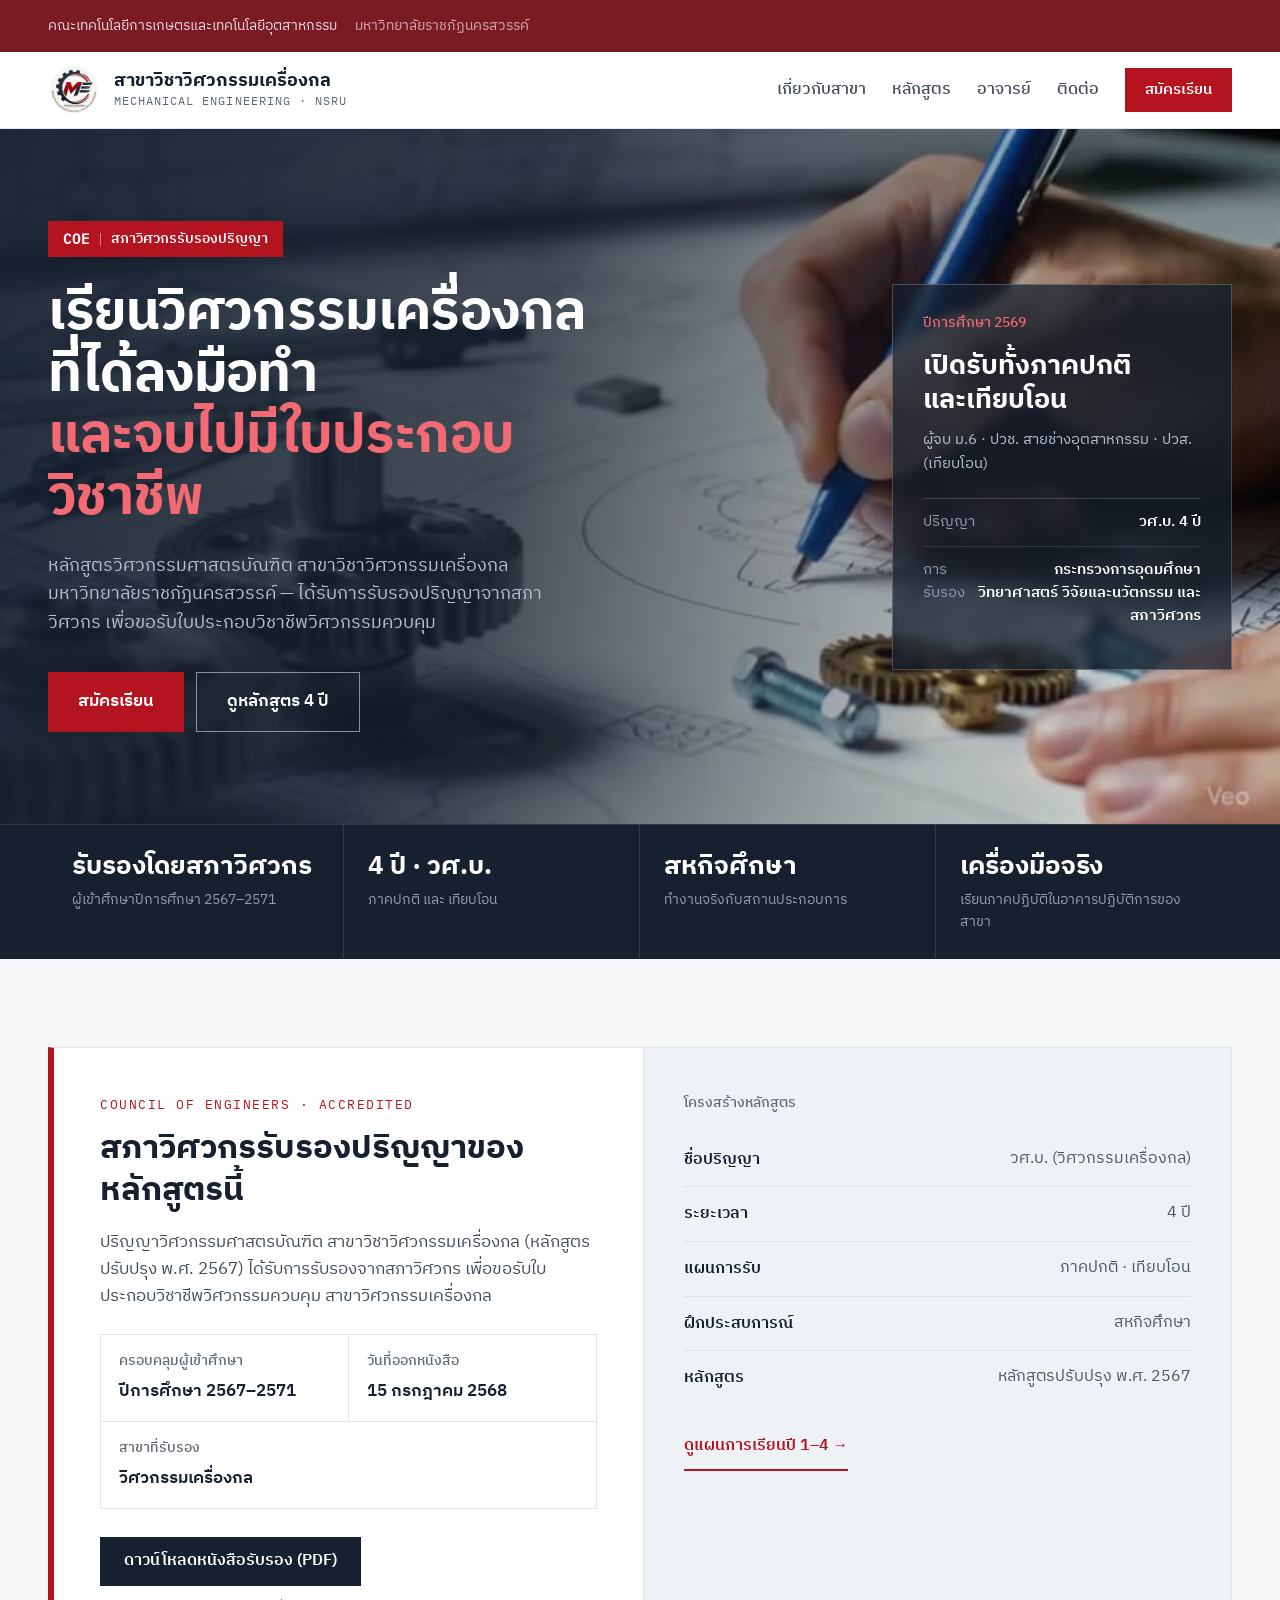
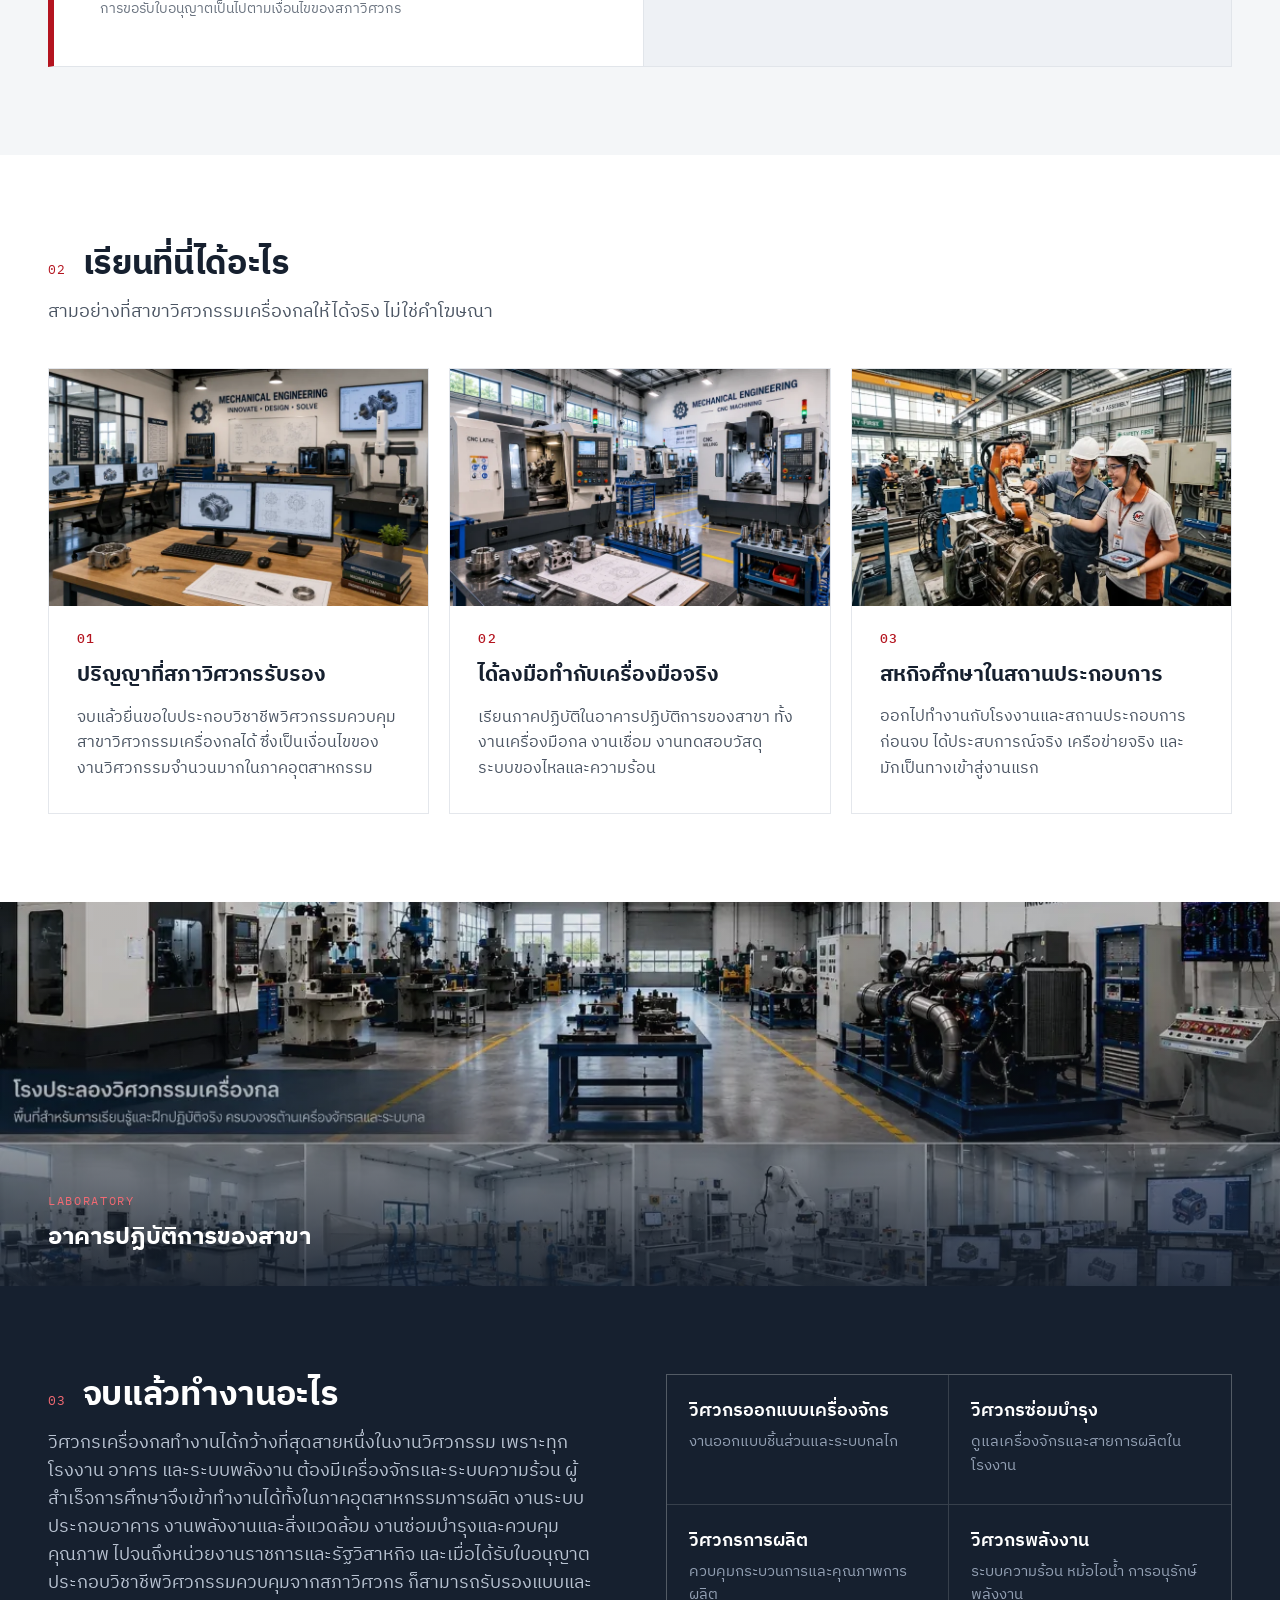
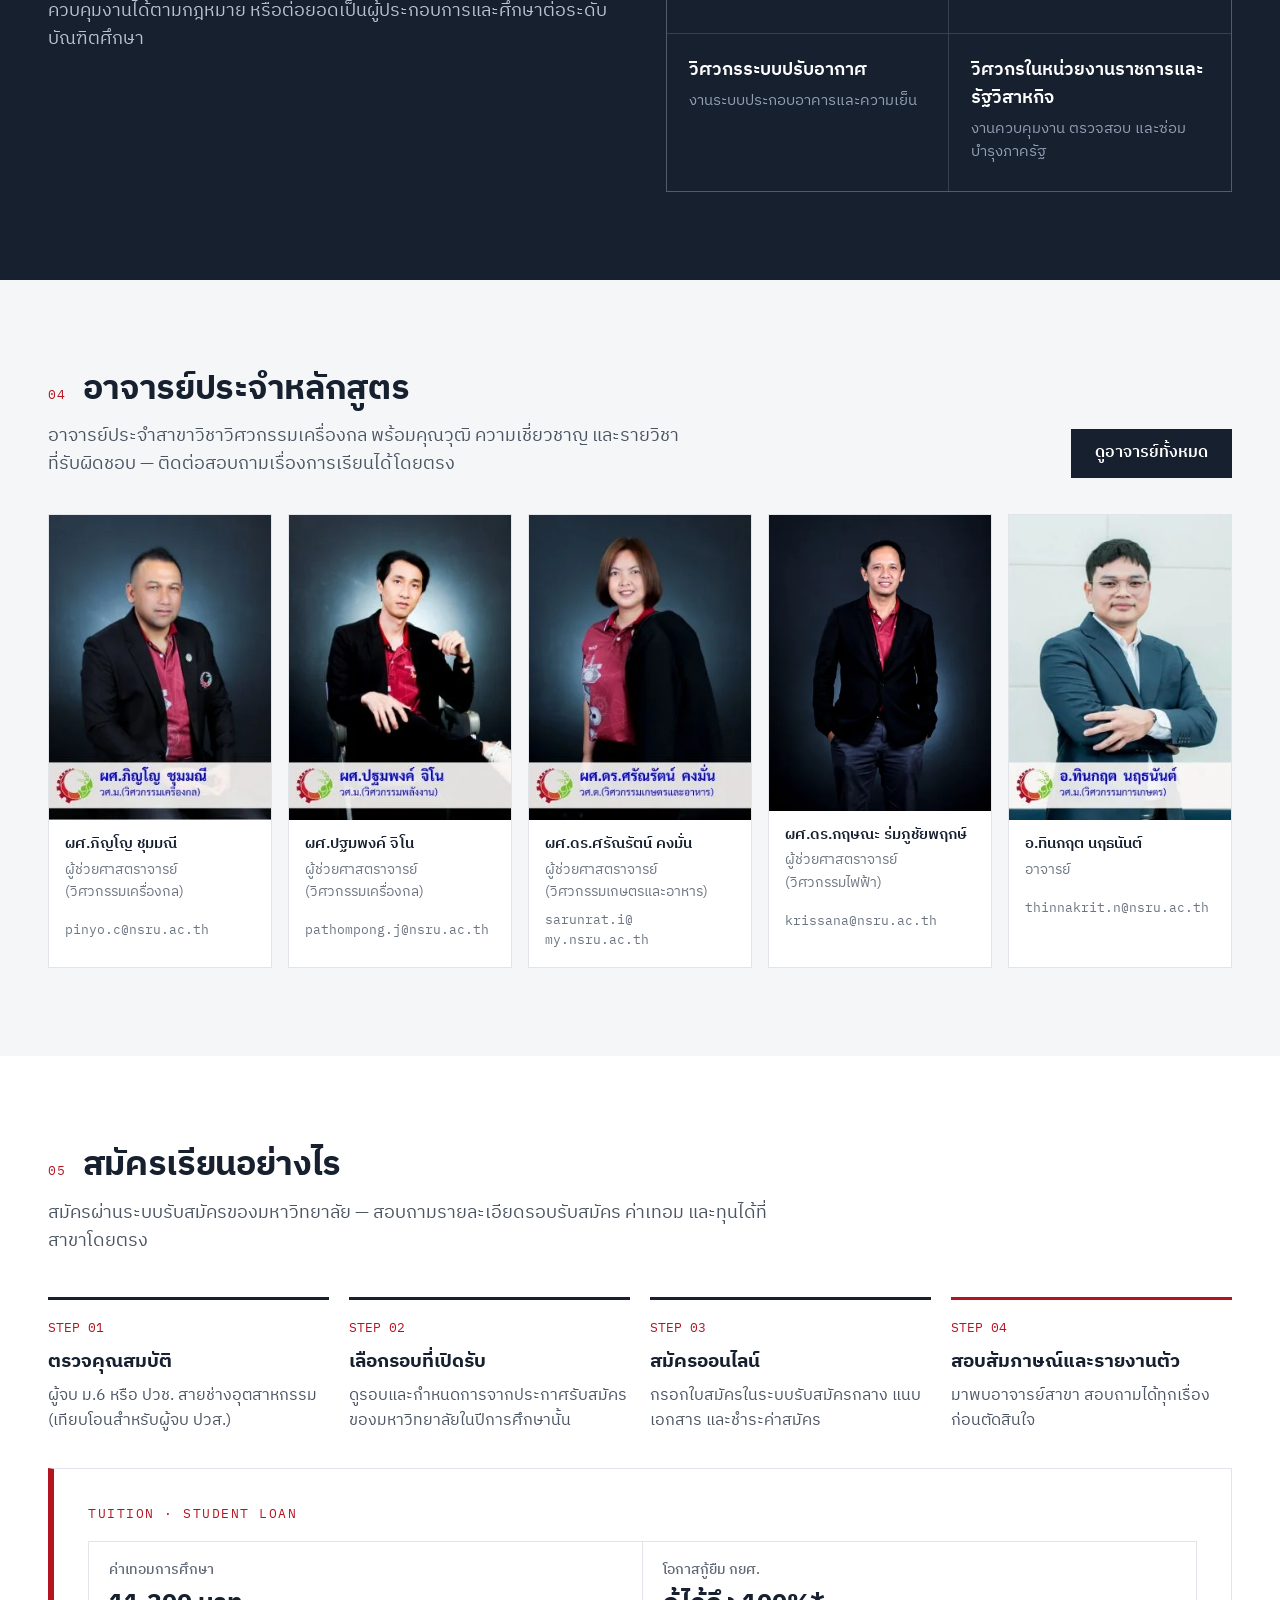
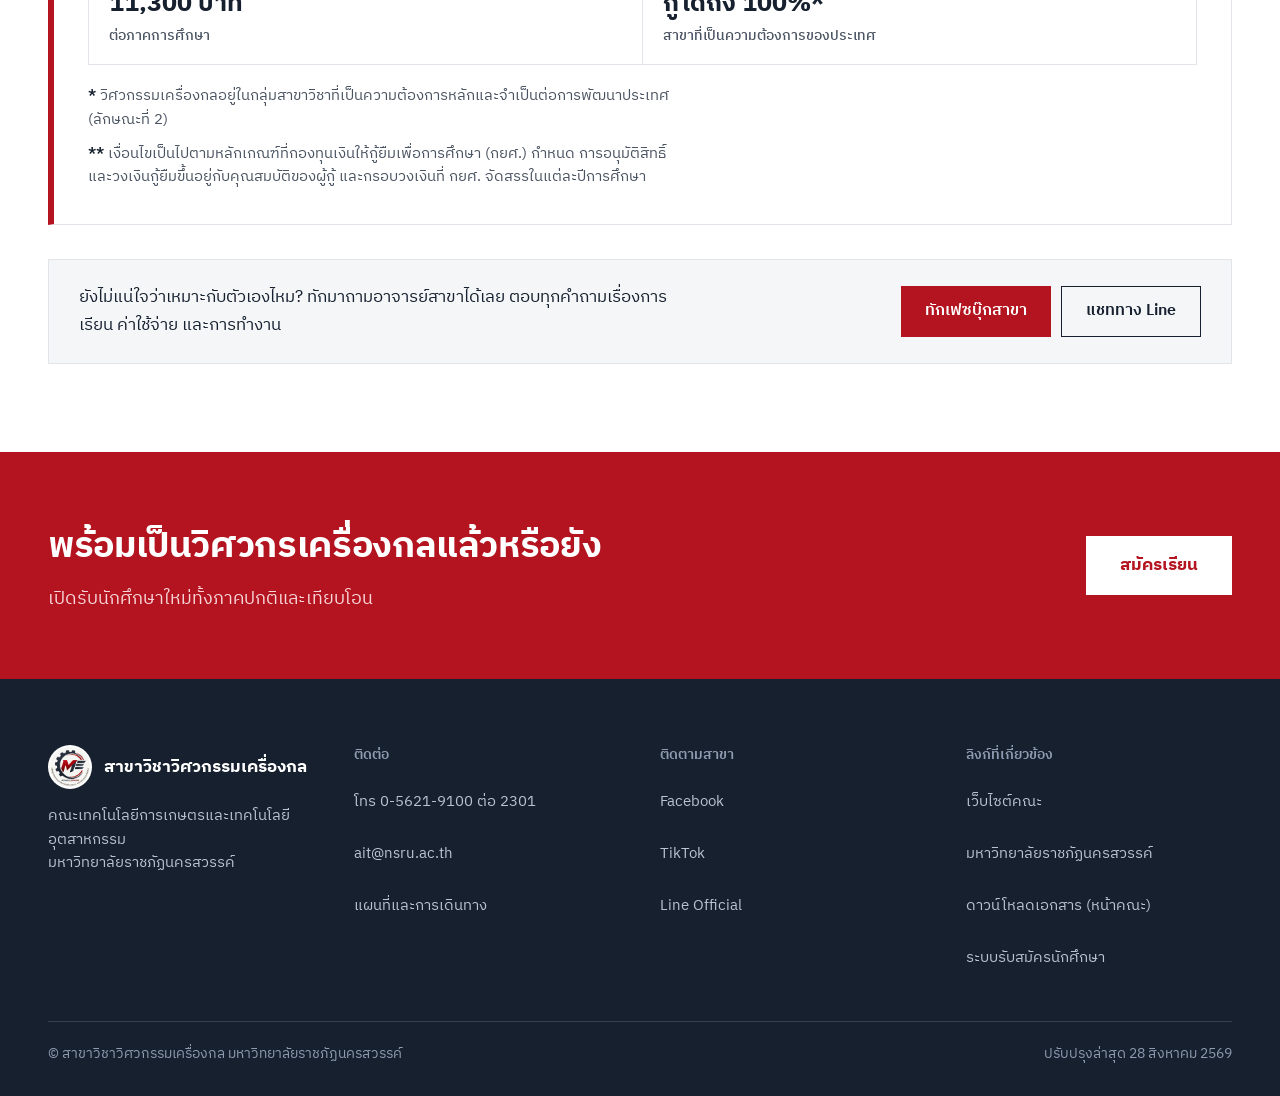
==== commit 722f548f: "มือถือ: ย้ายวิดีโอ hero จาก background เป็นกล่อง 16:9 ใต้ข้อความ เดิมปิดวิดีโอบนมือถือไว้ทั้งหมด เปิ" ====
--- a/site/index.html
+++ b/site/index.html
@@ -11,16 +11,18 @@
 <meta property="og:title" content="สาขาวิชาวิศวกรรมเครื่องกล — มหาวิทยาลัยราชภัฏนครสวรรค์">
 <meta property="og:description" content="ปริญญาที่สภาวิศวกรรับรอง เรียนกับเครื่องมือจริง และสหกิจศึกษาในสถานประกอบการ">
 <meta property="og:site_name" content="สาขาวิชาวิศวกรรมเครื่องกล มหาวิทยาลัยราชภัฏนครสวรรค์">
-<!-- Share card 1200x630. Regenerate: tools/build-og.sh (source: tools/og-card.html)
-     TODO เมื่อขึ้นเว็บจริง — เปลี่ยน og:image เป็น URL เต็ม
-     (https://โดเมนจริง/assets/img/og-cover.jpg) และเพิ่ม og:url
-     — ตัวอ่านของ Line และ Facebook ไม่รับประกัน path แบบสัมพัทธ์ -->
-<meta property="og:image" content="assets/img/og-cover.jpg">
+<meta property="og:url" content="https://krissanar.github.io/me-nsru/">
+<!-- Share card 1200x630. Regenerate with tools/build-og.sh (source: tools/og-card.html).
+     og:image is absolute on purpose: Line will not resolve a relative path and
+     Facebook only sometimes does. Update both this and og:url if the site moves
+     to a custom domain. -->
+<meta property="og:image" content="https://krissanar.github.io/me-nsru/assets/img/og-cover.jpg">
 <meta property="og:image:type" content="image/jpeg">
 <meta property="og:image:width" content="1200">
 <meta property="og:image:height" content="630">
 <meta property="og:image:alt" content="สาขาวิชาวิศวกรรมเครื่องกล มหาวิทยาลัยราชภัฏนครสวรรค์ — วศ.บ. 4 ปี รับรองโดยสภาวิศวกร">
 <meta name="twitter:card" content="summary_large_image">
+<link rel="canonical" href="https://krissanar.github.io/me-nsru/">
 <link rel="icon" href="assets/img/logo.jpg">
 <link rel="apple-touch-icon" href="assets/img/logo.jpg">
 <link rel="preload" href="assets/fonts/plex-thai-400-thai.woff2" as="font" type="font/woff2" crossorigin>
@@ -52,7 +54,7 @@
 
 <header class="hdr" id="hdr">
   <div class="wrap">
-    <a class="brand" href="#" aria-label="สาขาวิชาวิศวกรรมเครื่องกล หน้าแรก">
+    <a class="brand" href="./" aria-label="สาขาวิชาวิศวกรรมเครื่องกล หน้าแรก">
       <img src="assets/img/logo.jpg" alt="ตราสาขาวิชาวิศวกรรมเครื่องกล" width="52" height="52" decoding="async">
       <span>
         <b>สาขาวิชาวิศวกรรมเครื่องกล</b>
@@ -76,6 +78,7 @@
   <video class="hero-media" id="heroVideo"
          muted playsinline autoplay loop preload="none"
          disablepictureinpicture aria-hidden="true" tabindex="-1"
+         poster="assets/img/hero-poster.jpg"
          data-src="assets/video/hero.mp4"></video>
   <div class="hero-scrim"></div>
   <div class="wrap hero-grid">
--- a/site/css/style.css
+++ b/site/css/style.css
@@ -269,7 +269,17 @@
   /* The 100deg scrim was tuned for a wide hero; on a narrow column its
      light end lands under the lede. Go vertical and darker on phones. */
   .hero-scrim{background:linear-gradient(180deg,rgba(22,32,47,.90) 0%,rgba(22,32,47,.82) 45%,rgba(22,32,47,.93) 100%)}
-  .hero-grid{min-height:0}
+  /* The hero video is 736x414. Stretched to cover a ~390x960 portrait hero
+     it shows 23% of the frame at 2.3x upscale — an unreadable blur under an
+     86% scrim, and less legible than the still it replaced. Shown as a 16:9
+     block it renders below native size, so the whole composition survives.
+     z-index lifts it above .hero-scrim, which is absolute and paints later. */
+  .hero{display:flex;flex-direction:column}
+  .hero-grid{order:1;min-height:0}
+  .hero-media{order:2;position:relative;z-index:1;inset:auto;
+    width:auto;height:auto;align-self:stretch;aspect-ratio:16/9;
+    margin:0 var(--gut) clamp(40px,8vw,64px);
+    border:1px solid rgba(255,255,255,.22)}
   .hero-side{justify-content:stretch;padding-top:0;padding-bottom:clamp(40px,8vw,64px)}
   .card-glass{max-width:none;width:100%}
   .stats li{border-right:0;border-bottom:1px solid rgba(255,255,255,.12);
